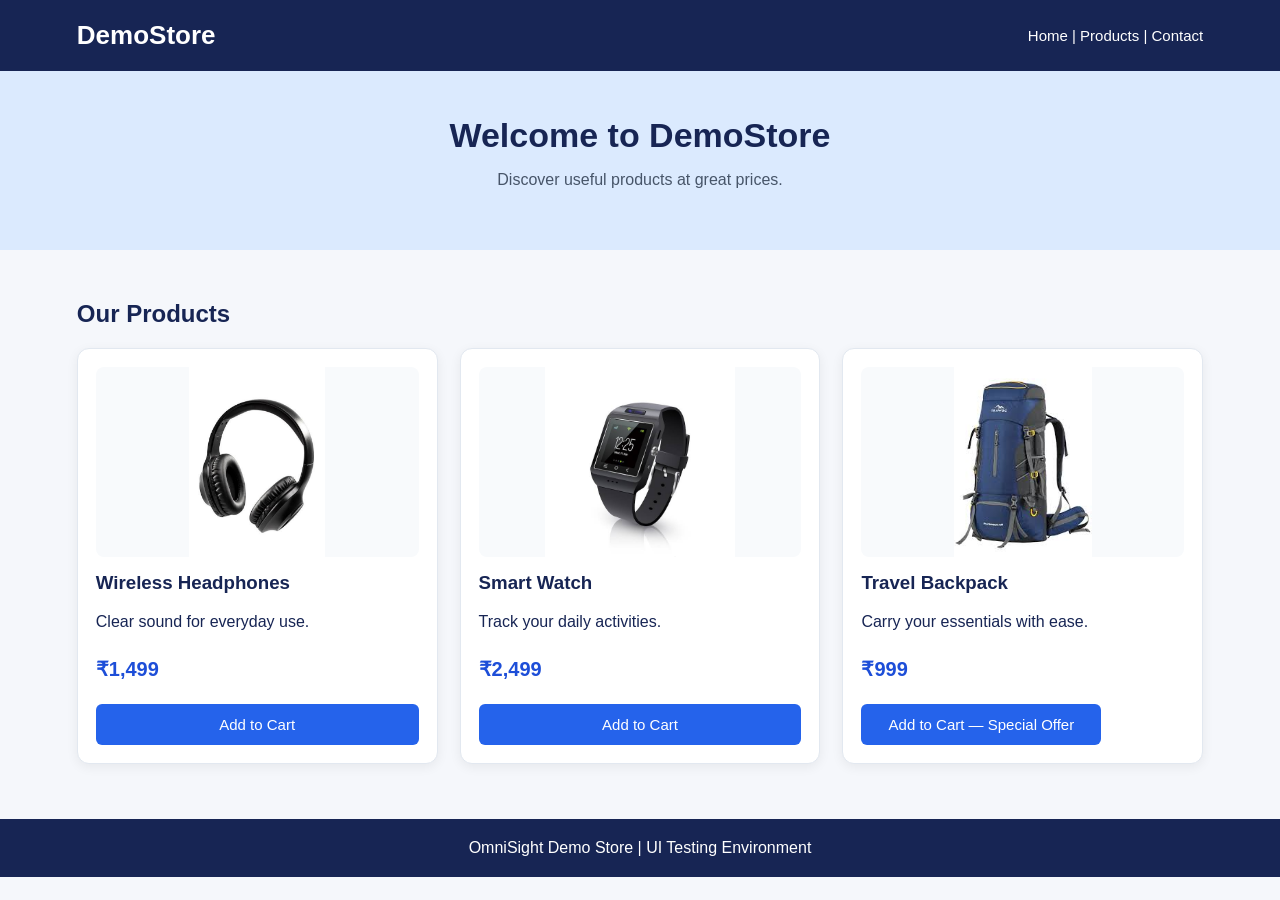
==== frontend/index.html @ ee768bfc "Add OmniSight demo store and browser tests" ====
<!DOCTYPE html>
<html lang="en">
<head>
    <meta charset="UTF-8">
    <meta name="viewport" content="width=device-width, initial-scale=1.0">
    <title>OmniSight Demo Store</title>

    <style>
        * {
            box-sizing: border-box;
        }

        body {
            margin: 0;
            font-family: Arial, sans-serif;
            background: #f5f7fb;
            color: #172554;
        }

        header {
            background: #172554;
            color: white;
            padding: 20px 6%;
            display: flex;
            justify-content: space-between;
            align-items: center;
            gap: 20px;
        }

        header h1 {
            margin: 0;
            font-size: 26px;
        }

        header span {
            font-size: 15px;
        }

        .hero {
            background: #dbeafe;
            padding: 45px 6%;
            text-align: center;
        }

        .hero h2 {
            font-size: 34px;
            margin: 0 0 12px;
        }

        .hero p {
            color: #475569;
        }

        .products {
            padding: 30px 6%;
        }

        .product-grid {
            display: grid;
            grid-template-columns: repeat(3, minmax(0, 1fr));
            gap: 22px;
            align-items: stretch;
        }

        .product-card {
            min-width: 0;
            background: white;
            padding: 18px;
            border: 1px solid #e2e8f0;
            border-radius: 12px;
            box-shadow: 0 3px 12px #00000010;
        }

        .product-image {
            width: 100%;
            height: 190px;
            display: block;
            object-fit: contain;
            background: #f8fafc;
            border-radius: 8px;
            margin-bottom: 15px;
        }

        .product-card h3 {
            margin: 0 0 10px;
        }

        .product-card p {
            line-height: 1.5;
        }

        .price {
            font-size: 20px;
            font-weight: bold;
            color: #1d4ed8;
        }

        button {
            width: 100%;
            border: none;
            background: #2563eb;
            color: white;
            padding: 12px;
            border-radius: 6px;
            cursor: pointer;
            font-size: 15px;
        }

        button:hover {
            background: #1d4ed8;
        }

        /* Intentional UI bug for OmniSight testing */
        .buggy-button {
            width: 240px;
            white-space: nowrap;
        }

        footer {
            margin-top: 25px;
            padding: 20px;
            text-align: center;
            background: #172554;
            color: white;
        }

        @media (max-width: 700px) {
            .product-grid {
                grid-template-columns: 1fr;
            }

            .hero h2 {
                font-size: 26px;
            }

            header {
                flex-direction: column;
            }
        }
    </style>
</head>

<body>
    <header>
        <h1>DemoStore</h1>
        <span>Home | Products | Contact</span>
    </header>

    <section class="hero">
        <h2>Welcome to DemoStore</h2>
        <p>Discover useful products at great prices.</p>
    </section>

    <main class="products">
        <h2>Our Products</h2>

        <div class="product-grid">

            <article class="product-card">
                <img
                    class="product-image"
                    src="images/headphones.jpeg"
                    alt="Wireless Headphones"
                >
                <h3>Wireless Headphones</h3>
                <p>Clear sound for everyday use.</p>
                <p class="price">₹1,499</p>
                <button>Add to Cart</button>
            </article>

            <article class="product-card">
                <img
                    class="product-image"
                    src="images/smartwatch.jpeg"
                    alt="Smart Watch"
                >
                <h3>Smart Watch</h3>
                <p>Track your daily activities.</p>
                <p class="price">₹2,499</p>
                <button>Add to Cart</button>
            </article>

            <article class="product-card">
                <img
                    class="product-image"
                    src="images/Travel_backpack.jpeg"
                    alt="Travel Backpack"
                >
                <h3>Travel Backpack</h3>
                <p>Carry your essentials with ease.</p>
                <p class="price">₹999</p>
                <button class="buggy-button">
                    Add to Cart — Special Offer
                </button>
            </article>

        </div>
    </main>

    <footer>
        OmniSight Demo Store | UI Testing Environment
    </footer>
</body>
</html>
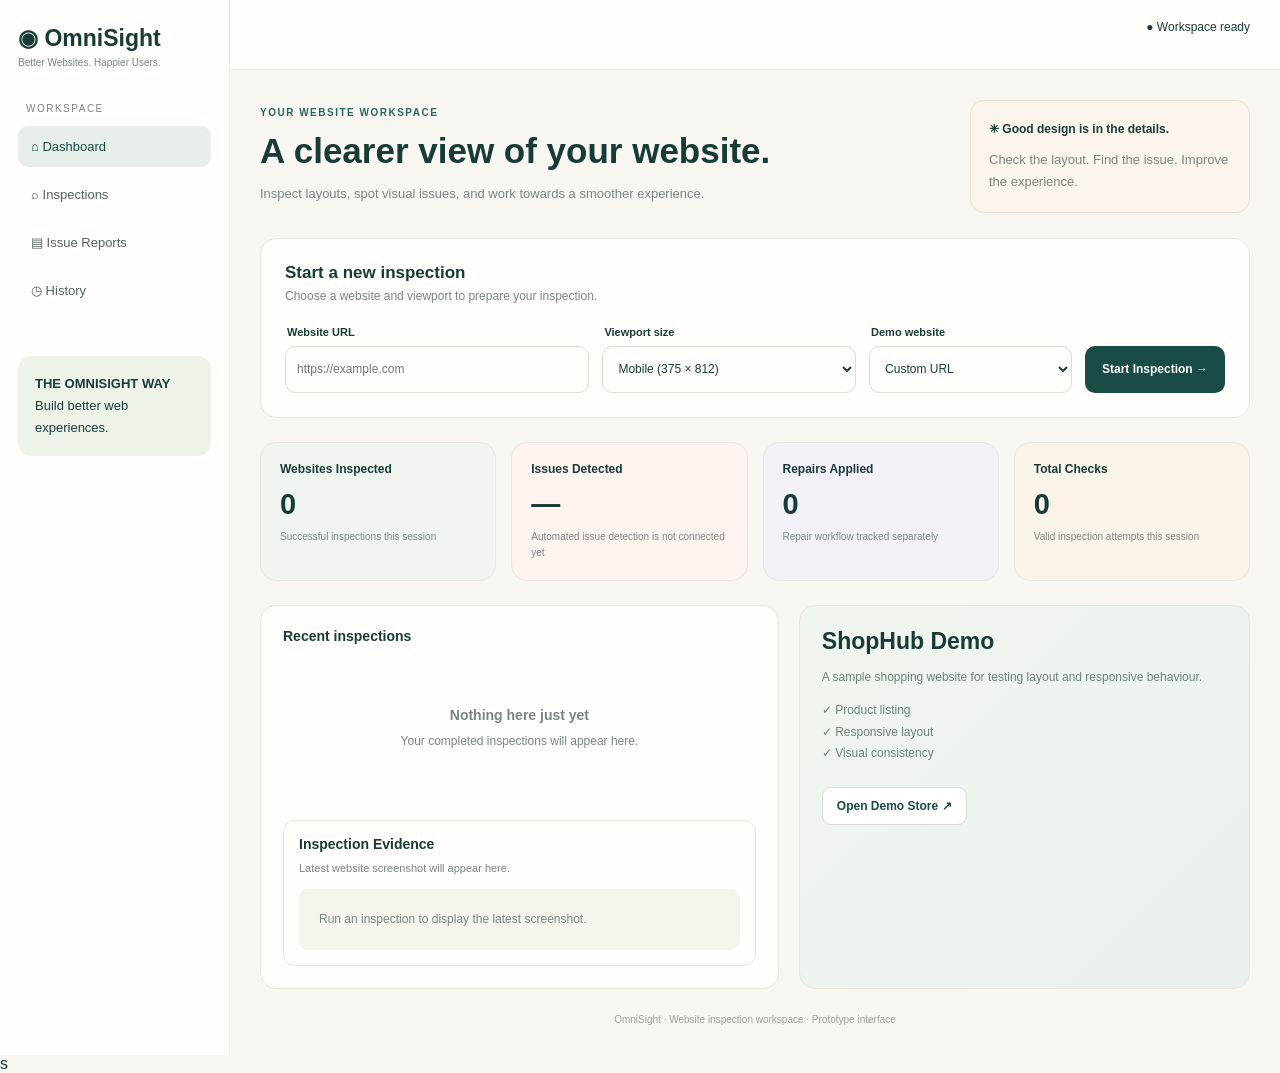
==== commit c3537de1: "Build OmniSight inspection dashboard and screenshot evidence" ====
--- a/frontend/index.html
+++ b/frontend/index.html
@@ -2,204 +2,905 @@
 <!DOCTYPE html>
 <html lang="en">
 <head>
-    <meta charset="UTF-8">
-    <meta name="viewport" content="width=device-width, initial-scale=1.0">
-    <title>OmniSight Demo Store</title>
-
-    <style>
-        * {
-            box-sizing: border-box;
-        }
-
-        body {
-            margin: 0;
-            font-family: Arial, sans-serif;
-            background: #f5f7fb;
-            color: #172554;
-        }
-
-        header {
-            background: #172554;
-            color: white;
-            padding: 20px 6%;
-            display: flex;
-            justify-content: space-between;
-            align-items: center;
-            gap: 20px;
-        }
-
-        header h1 {
-            margin: 0;
-            font-size: 26px;
-        }
-
-        header span {
-            font-size: 15px;
-        }
-
-        .hero {
-            background: #dbeafe;
-            padding: 45px 6%;
-            text-align: center;
-        }
-
-        .hero h2 {
-            font-size: 34px;
-            margin: 0 0 12px;
-        }
-
-        .hero p {
-            color: #475569;
-        }
-
-        .products {
-            padding: 30px 6%;
-        }
-
-        .product-grid {
-            display: grid;
-            grid-template-columns: repeat(3, minmax(0, 1fr));
-            gap: 22px;
-            align-items: stretch;
-        }
-
-        .product-card {
-            min-width: 0;
-            background: white;
-            padding: 18px;
-            border: 1px solid #e2e8f0;
-            border-radius: 12px;
-            box-shadow: 0 3px 12px #00000010;
-        }
-
-        .product-image {
-            width: 100%;
-            height: 190px;
-            display: block;
-            object-fit: contain;
-            background: #f8fafc;
-            border-radius: 8px;
-            margin-bottom: 15px;
-        }
-
-        .product-card h3 {
-            margin: 0 0 10px;
-        }
-
-        .product-card p {
-            line-height: 1.5;
-        }
-
-        .price {
-            font-size: 20px;
-            font-weight: bold;
-            color: #1d4ed8;
-        }
-
-        button {
-            width: 100%;
-            border: none;
-            background: #2563eb;
-            color: white;
-            padding: 12px;
-            border-radius: 6px;
-            cursor: pointer;
-            font-size: 15px;
-        }
-
-        button:hover {
-            background: #1d4ed8;
-        }
-
-        /* Intentional UI bug for OmniSight testing */
-        .buggy-button {
-            width: 240px;
-            white-space: nowrap;
-        }
-
-        footer {
-            margin-top: 25px;
-            padding: 20px;
-            text-align: center;
-            background: #172554;
-            color: white;
-        }
-
-        @media (max-width: 700px) {
-            .product-grid {
-                grid-template-columns: 1fr;
-            }
-
-            .hero h2 {
-                font-size: 26px;
-            }
-
-            header {
-                flex-direction: column;
+<meta charset="UTF-8">
+<meta name="viewport" content="width=device-width, initial-scale=1.0">
+<title>OmniSight | Website Inspection</title>
+
+<style>
+:root {
+    --ink: #173b37;
+    --green: #28665b;
+    --dark: #194c44;
+    --cream: #f8f6f0;
+    --white: #fffefa;
+    --muted: #788681;
+    --line: #e7e8df;
+    --red: #b85d51;
+}
+
+* {
+    box-sizing: border-box;
+    margin: 0;
+    padding: 0;
+}
+
+body {
+    background: var(--cream);
+    color: var(--ink);
+    font-family: Arial, sans-serif;
+    min-height: 100vh;
+}
+
+button, input, select {
+    font: inherit;
+}
+
+button {
+    cursor: pointer;
+}
+
+button:disabled {
+    opacity: .6;
+    cursor: wait;
+}
+
+.app {
+    display: flex;
+    min-height: 100vh;
+}
+
+.sidebar {
+    width: 230px;
+    flex-shrink: 0;
+    padding: 25px 18px;
+    background: var(--white);
+    border-right: 1px solid var(--line);
+}
+
+.brand {
+    font-size: 23px;
+    font-weight: 800;
+    margin-bottom: 35px;
+}
+
+.brand span {
+    display: block;
+    margin-top: 5px;
+    color: var(--muted);
+    font-size: 10px;
+    font-weight: 400;
+}
+
+.nav-label {
+    margin: 20px 8px 12px;
+    color: var(--muted);
+    font-size: 10px;
+    letter-spacing: 1.5px;
+}
+
+.nav a {
+    display: block;
+    padding: 13px;
+    margin-bottom: 7px;
+    border-radius: 10px;
+    color: #52655e;
+    text-decoration: none;
+    font-size: 13px;
+}
+
+.nav a:hover,
+.nav a.active {
+    background: #e7efe8;
+    color: var(--dark);
+}
+
+.sidebar-note {
+    margin-top: 45px;
+    padding: 17px;
+    background: #edf3e9;
+    border-radius: 14px;
+    font-size: 13px;
+    line-height: 1.7;
+}
+
+.main {
+    flex: 1;
+    min-width: 0;
+}
+
+.topbar {
+    min-height: 70px;
+    padding: 20px 30px;
+    background: var(--white);
+    border-bottom: 1px solid var(--line);
+    text-align: right;
+    font-size: 12px;
+}
+
+.content {
+    max-width: 1500px;
+    margin: auto;
+    padding: 30px;
+}
+
+.intro {
+    display: flex;
+    justify-content: space-between;
+    align-items: center;
+    gap: 20px;
+    margin-bottom: 25px;
+}
+
+.eyebrow {
+    color: var(--green);
+    font-size: 10px;
+    font-weight: 800;
+    letter-spacing: 1.5px;
+    margin-bottom: 10px;
+}
+
+h1 {
+    font-size: clamp(25px, 3vw, 35px);
+    line-height: 1.3;
+}
+
+.intro p {
+    margin-top: 10px;
+    color: var(--muted);
+    font-size: 13px;
+    line-height: 1.7;
+}
+
+.focus-note {
+    max-width: 280px;
+    padding: 18px;
+    border: 1px solid #ece2d1;
+    background: #fbf5eb;
+    border-radius: 14px;
+    font-size: 12px;
+    line-height: 1.7;
+}
+
+.inspection-panel,
+.card,
+.metric {
+    border: 1px solid var(--line);
+    border-radius: 16px;
+    background: var(--white);
+}
+
+.inspection-panel {
+    padding: 24px;
+    margin-bottom: 24px;
+}
+
+.panel-heading {
+    margin-bottom: 23px;
+}
+
+.panel-heading h2 {
+    font-size: 17px;
+}
+
+.panel-heading p {
+    margin-top: 6px;
+    color: var(--muted);
+    font-size: 12px;
+}
+
+.form-grid {
+    display: grid;
+    grid-template-columns: 1.2fr 1fr .8fr auto;
+    align-items: end;
+    gap: 13px;
+}
+
+.field label {
+    display: block;
+    margin: 0 0 8px 2px;
+    font-size: 11px;
+    font-weight: 700;
+}
+
+.field input,
+.field select {
+    width: 100%;
+    height: 47px;
+    padding: 0 11px;
+    border: 1px solid #dcded5;
+    border-radius: 10px;
+    background: var(--white);
+    color: var(--ink);
+    font-size: 12px;
+    min-width: 0;
+}
+
+.primary-btn {
+    min-height: 47px;
+    padding: 0 17px;
+    border: none;
+    border-radius: 10px;
+    background: var(--dark);
+    color: white;
+    font-size: 12px;
+    font-weight: 700;
+}
+
+.primary-btn:hover:not(:disabled) {
+    background: var(--green);
+}
+
+.notice {
+    display: none;
+    margin-top: 15px;
+    padding: 13px;
+    border-radius: 10px;
+    background: #eff6ed;
+    color: #285a48;
+    font-size: 12px;
+    line-height: 1.7;
+    overflow-wrap: anywhere;
+}
+
+.notice.show {
+    display: block;
+}
+
+.notice.error {
+    background: #fff0ed;
+    color: #994c40;
+}
+
+.metrics {
+    display: grid;
+    grid-template-columns: repeat(4, minmax(0, 1fr));
+    gap: 15px;
+    margin-bottom: 24px;
+}
+
+.metric {
+    padding: 19px;
+    min-width: 0;
+}
+
+.metric h3 {
+    font-size: 12px;
+    margin-bottom: 12px;
+}
+
+.metric-number {
+    font-size: 29px;
+    font-weight: 800;
+}
+
+.metric-foot {
+    margin-top: 8px;
+    color: var(--muted);
+    font-size: 10px;
+    line-height: 1.6;
+}
+
+.green { background: #f0f5ef; }
+.red { background: #fff3f0; }
+.purple { background: #f4f0f7; }
+.gold { background: #faf3e8; }
+
+.lower-grid {
+    display: grid;
+    grid-template-columns: 1.15fr 1fr;
+    gap: 20px;
+}
+
+.card {
+    padding: 22px;
+    min-width: 0;
+}
+
+.card-top {
+    margin-bottom: 16px;
+}
+
+.card-top h2 {
+    font-size: 14px;
+}
+
+/* Corrected empty state and history CSS */
+.empty-state {
+    min-height: 140px;
+    display: flex;
+    flex-direction: column;
+    justify-content: center;
+    align-items: center;
+    text-align: center;
+    color: var(--muted);
+    font-size: 12px;
+    gap: 9px;
+}
+
+.empty-state h3 {
+    font-size: 14px;
+}
+
+.empty-state p {
+    line-height: 1.6;
+}
+
+.empty-state[hidden],
+.history-list[hidden],
+.screenshot-placeholder[hidden],
+#inspectionScreenshot[hidden] {
+    display: none !important;
+}
+
+.history-list {
+    display: grid;
+    gap: 10px;
+}
+
+.history-item {
+    padding: 13px;
+    border: 1px solid var(--line);
+    border-radius: 10px;
+    overflow-wrap: anywhere;
+}
+
+.history-item strong {
+    font-size: 12px;
+}
+
+.history-meta {
+    margin-top: 7px;
+    color: var(--muted);
+    font-size: 10px;
+    line-height: 1.6;
+}
+
+.status-pill {
+    display: inline-block;
+    margin-top: 8px;
+    padding: 5px 9px;
+    border-radius: 20px;
+    background: #e5f1e6;
+    color: #28634a;
+    font-size: 10px;
+}
+
+.result-card {
+    margin-top: 20px;
+    padding: 15px;
+    border: 1px solid var(--line);
+    border-radius: 12px;
+    background: var(--white);
+}
+
+.result-card h3 {
+    font-size: 14px;
+}
+
+.result-card p {
+    margin: 8px 0 12px;
+    color: var(--muted);
+    font-size: 11px;
+    line-height: 1.6;
+    overflow-wrap: anywhere;
+}
+
+#inspectionScreenshot {
+    display: block;
+    width: 100%;
+    height: auto;
+    max-height: 650px;
+    object-fit: contain;
+    object-position: top;
+    border: 1px solid var(--line);
+    border-radius: 9px;
+}
+
+.screenshot-placeholder {
+    padding: 20px;
+    border-radius: 9px;
+    background: #f5f4ed;
+    color: var(--muted);
+    font-size: 12px;
+    line-height: 1.7;
+    overflow-wrap: anywhere;
+}
+
+.store-card {
+    background: linear-gradient(135deg, #f0f5ee, #eaf1ed);
+}
+
+.store-card h2 {
+    font-size: 23px;
+}
+
+.store-card p {
+    margin: 12px 0;
+    color: #6e8177;
+    font-size: 12px;
+    line-height: 1.8;
+}
+
+.store-card a {
+    display: inline-block;
+    margin-top: 10px;
+    padding: 11px 14px;
+    border: 1px solid #d4dfd4;
+    border-radius: 9px;
+    background: white;
+    color: var(--dark);
+    text-decoration: none;
+    font-size: 12px;
+    font-weight: 700;
+}
+
+.footer {
+    padding: 25px 0 0;
+    color: #98a198;
+    text-align: center;
+    font-size: 10px;
+}
+
+@media (max-width: 1100px) {
+    .form-grid {
+        grid-template-columns: 1fr 1fr;
+    }
+
+    .metrics {
+        grid-template-columns: repeat(2, minmax(0, 1fr));
+    }
+
+    .lower-grid {
+        grid-template-columns: 1fr;
+    }
+}
+
+@media (max-width: 650px) {
+    .app {
+        display: block;
+    }
+
+    .sidebar {
+        width: 100%;
+        padding: 17px;
+    }
+
+    .brand {
+        margin-bottom: 15px;
+    }
+
+    .sidebar-note {
+        display: none;
+    }
+
+    .nav {
+        display: flex;
+        gap: 5px;
+        overflow-x: auto;
+    }
+
+    .nav a {
+        white-space: nowrap;
+        padding: 10px;
+    }
+
+    .topbar {
+        padding: 18px;
+    }
+
+    .content {
+        padding: 20px 14px;
+    }
+
+    .intro {
+        display: block;
+    }
+
+    .focus-note {
+        margin-top: 15px;
+        max-width: none;
+    }
+
+    .form-grid {
+        grid-template-columns: 1fr;
+    }
+
+    .primary-btn {
+        width: 100%;
+    }
+
+    .inspection-panel,
+    .card {
+        padding: 17px;
+    }
+
+    .metrics {
+        gap: 9px;
+    }
+
+    .metric {
+        padding: 12px;
+    }
+
+    .metric-number {
+        font-size: 24px;
+    }
+}
+</style>
+</head>
+
+<body>
+<div class="app">
+
+    <aside class="sidebar">
+        <div class="brand">
+            ◉ OmniSight
+            <span>Better Websites. Happier Users.</span>
+        </div>
+
+        <div class="nav-label">WORKSPACE</div>
+
+        <nav class="nav">
+            <a class="active" href="#dashboard">⌂ Dashboard</a>
+            <a href="#inspection">⌕ Inspections</a>
+            <a href="#reports">▤ Issue Reports</a>
+            <a href="#history">◷ History</a>
+        </nav>
+
+        <div class="sidebar-note">
+            <strong>THE OMNISIGHT WAY</strong>
+            <p>Build better web experiences.</p>
+        </div>
+    </aside>
+
+    <main class="main" id="dashboard">
+        <header class="topbar">
+            ● Workspace ready
+        </header>
+
+        <div class="content">
+
+            <section class="intro">
+                <div>
+                    <div class="eyebrow">YOUR WEBSITE WORKSPACE</div>
+                    <h1>A clearer view of your website.</h1>
+                    <p>Inspect layouts, spot visual issues, and work towards a smoother experience.</p>
+                </div>
+
+                <div class="focus-note">
+                    <strong>✳ Good design is in the details.</strong>
+                    <p>Check the layout. Find the issue. Improve the experience.</p>
+                </div>
+            </section>
+
+            <section class="inspection-panel" id="inspection">
+                <div class="panel-heading">
+                    <h2>Start a new inspection</h2>
+                    <p>Choose a website and viewport to prepare your inspection.</p>
+                </div>
+
+                <form id="inspectionForm">
+                    <div class="form-grid">
+
+                        <div class="field">
+                            <label for="websiteUrl">Website URL</label>
+                            <input
+                                id="websiteUrl"
+                                type="url"
+                                placeholder="https://example.com"
+                                required
+                            >
+                        </div>
+
+                        <div class="field">
+                            <label for="viewport">Viewport size</label>
+                            <select id="viewport">
+                                <option value="1366x768">Desktop (1366 × 768)</option>
+                                <option value="768x1024">Tablet (768 × 1024)</option>
+                                <option value="375x812" selected>Mobile (375 × 812)</option>
+                            </select>
+                        </div>
+
+                        <div class="field">
+                            <label for="demoSite">Demo website</label>
+                            <select id="demoSite">
+                                <option value="custom">Custom URL</option>
+                                <option value="shophub">ShopHub</option>
+                            </select>
+                        </div>
+
+                        <button class="primary-btn" type="submit">
+                            Start Inspection →
+                        </button>
+
+                    </div>
+                </form>
+
+                <div class="notice" id="notice" role="status" aria-live="polite"></div>
+            </section>
+
+            <section class="metrics">
+                <article class="metric green">
+                    <h3>Websites Inspected</h3>
+                    <div class="metric-number" id="websitesCount">0</div>
+                    <div class="metric-foot">Successful inspections this session</div>
+                </article>
+
+                <article class="metric red" id="reports">
+                    <h3>Issues Detected</h3>
+                    <div class="metric-number" id="issuesCount">—</div>
+                    <div class="metric-foot">Automated issue detection is not connected yet</div>
+                </article>
+
+                <article class="metric purple">
+                    <h3>Repairs Applied</h3>
+                    <div class="metric-number" id="repairsCount">0</div>
+                    <div class="metric-foot">Repair workflow tracked separately</div>
+                </article>
+
+                <article class="metric gold" id="history">
+                    <h3>Total Checks</h3>
+                    <div class="metric-number" id="checksCount">0</div>
+                    <div class="metric-foot">Valid inspection attempts this session</div>
+                </article>
+            </section>
+
+            <section class="lower-grid">
+                <article class="card">
+                    <div class="card-top">
+                        <h2>Recent inspections</h2>
+                    </div>
+
+                    <div class="empty-state" id="emptyHistory">
+                        <h3>Nothing here just yet</h3>
+                        <p>Your completed inspections will appear here.</p>
+                    </div>
+
+                    <div class="history-list" id="historyList" hidden></div>
+
+                    <div class="result-card">
+                        <h3>Inspection Evidence</h3>
+                        <p id="screenshotCaption">Latest website screenshot will appear here.</p>
+
+                        <div class="screenshot-placeholder" id="screenshotPlaceholder">
+                            Run an inspection to display the latest screenshot.
+                        </div>
+
+                        <img
+                            id="inspectionScreenshot"
+                            alt="Latest website inspection screenshot"
+                            hidden
+                        >
+                    </div>
+                </article>
+
+                <article class="card store-card">
+                    <h2>ShopHub Demo</h2>
+                    <p>A sample shopping website for testing layout and responsive behaviour.</p>
+                    <p>✓ Product listing<br>✓ Responsive layout<br>✓ Visual consistency</p>
+                    <a href="index.html" target="_blank" rel="noopener">
+                        Open Demo Store ↗
+                    </a>
+                </article>
+            </section>
+
+            <footer class="footer">
+                OmniSight · Website inspection workspace · Prototype interface
+            </footer>
+
+        </div>
+    </main>
+</div>
+
+<script>
+'use strict';
+
+const API_BASE = 'http://127.0.0.1:8000';
+
+const form = document.getElementById('inspectionForm');
+const urlInput = document.getElementById('websiteUrl');
+const viewportInput = document.getElementById('viewport');
+const demoSiteInput = document.getElementById('demoSite');
+const notice = document.getElementById('notice');
+const submitButton = form.querySelector('button[type="submit"]');
+
+const websitesCount = document.getElementById('websitesCount');
+const checksCount = document.getElementById('checksCount');
+const emptyHistory = document.getElementById('emptyHistory');
+const historyList = document.getElementById('historyList');
+
+const screenshot = document.getElementById('inspectionScreenshot');
+const screenshotCaption = document.getElementById('screenshotCaption');
+const screenshotPlaceholder =
+    document.getElementById('screenshotPlaceholder');
+
+let successfulInspections = 0;
+let attempts = 0;
+
+function showNotice(message, isError = false) {
+    notice.className = isError ? 'notice show error' : 'notice show';
+    notice.textContent = message;
+}
+
+function addHistoryItem(titleText, url, viewportText) {
+    const item = document.createElement('div');
+    item.className = 'history-item';
+
+    const title = document.createElement('strong');
+    title.textContent = titleText || 'Website inspected';
+
+    const meta = document.createElement('p');
+    meta.className = 'history-meta';
+    meta.textContent = `${url || ''} · ${viewportText}`;
+
+    const status = document.createElement('span');
+    status.className = 'status-pill';
+    status.textContent = 'Success';
+
+    item.append(title, meta, status);
+    historyList.prepend(item);
+
+    emptyHistory.hidden = true;
+    historyList.hidden = false;
+}
+
+function updateScreenshot(data, fallbackUrl) {
+    const screenshotPath =
+        data.screenshot_url ||
+        data.screenshotUrl ||
+        data.screenshot;
+
+    let imageUrl = API_BASE + '/screenshots/inspection.png';
+
+    if (typeof screenshotPath === 'string' && screenshotPath.trim()) {
+        if (/^https?:\/\//i.test(screenshotPath)) {
+            imageUrl = screenshotPath;
+        } else {
+            const normalizedPath = screenshotPath.replace(/\\/g, '/');
+            const marker = '/screenshots/';
+            const index = normalizedPath.toLowerCase().lastIndexOf(marker);
+
+            if (index !== -1) {
+                const filename = normalizedPath.slice(index + marker.length);
+                imageUrl = API_BASE + '/screenshots/' +
+                    filename.split('/').map(encodeURIComponent).join('/');
             }
         }
-    </style>
-</head>
-
-<body>
-    <header>
-        <h1>DemoStore</h1>
-        <span>Home | Products | Contact</span>
-    </header>
-
-    <section class="hero">
-        <h2>Welcome to DemoStore</h2>
-        <p>Discover useful products at great prices.</p>
-    </section>
-
-    <main class="products">
-        <h2>Our Products</h2>
-
-        <div class="product-grid">
-
-            <article class="product-card">
-                <img
-                    class="product-image"
-                    src="images/headphones.jpeg"
-                    alt="Wireless Headphones"
-                >
-                <h3>Wireless Headphones</h3>
-                <p>Clear sound for everyday use.</p>
-                <p class="price">₹1,499</p>
-                <button>Add to Cart</button>
-            </article>
-
-            <article class="product-card">
-                <img
-                    class="product-image"
-                    src="images/smartwatch.jpeg"
-                    alt="Smart Watch"
-                >
-                <h3>Smart Watch</h3>
-                <p>Track your daily activities.</p>
-                <p class="price">₹2,499</p>
-                <button>Add to Cart</button>
-            </article>
-
-            <article class="product-card">
-                <img
-                    class="product-image"
-                    src="images/Travel_backpack.jpeg"
-                    alt="Travel Backpack"
-                >
-                <h3>Travel Backpack</h3>
-                <p>Carry your essentials with ease.</p>
-                <p class="price">₹999</p>
-                <button class="buggy-button">
-                    Add to Cart — Special Offer
-                </button>
-            </article>
-
-        </div>
-    </main>
-
-    <footer>
-        OmniSight Demo Store | UI Testing Environment
-    </footer>
+    }
+
+    // Add a cache-busting parameter.
+    imageUrl += (imageUrl.includes('?') ? '&' : '?') + 't=' + Date.now();
+
+    screenshot.hidden = true;
+    screenshotPlaceholder.hidden = false;
+    screenshotPlaceholder.textContent = 'Loading latest screenshot...';
+
+    screenshot.onload = function () {
+        screenshot.hidden = false;
+        screenshotPlaceholder.hidden = true;
+    };
+
+    screenshot.onerror = function () {
+        screenshot.hidden = true;
+        screenshotPlaceholder.hidden = false;
+        screenshotPlaceholder.textContent =
+            'Screenshot could not load. Check the backend screenshot endpoint.';
+    };
+
+    screenshotCaption.textContent =
+        'Latest screenshot for: ' +
+        (data.title || data.url || fallbackUrl);
+
+    screenshot.src = imageUrl;
+}
+
+form.addEventListener('submit', async function (event) {
+    event.preventDefault();
+
+    console.log('OmniSight: Inspection form submitted.');
+
+    const url = urlInput.value.trim();
+    const selectedViewport = viewportInput.value;
+    const selectedOption = viewportInput.options[viewportInput.selectedIndex];
+    const viewportText = selectedOption
+        ? selectedOption.text
+        : selectedViewport;
+
+    let parsedUrl;
+
+    try {
+        parsedUrl = new URL(url);
+
+        if (!['http:', 'https:'].includes(parsedUrl.protocol)) {
+            throw new Error('Unsupported URL protocol.');
+        }
+    } catch {
+        showNotice('Please enter a valid URL, such as https://example.com', true);
+        return;
+    }
+
+    attempts++;
+    checksCount.textContent = attempts;
+
+    submitButton.disabled = true;
+    submitButton.textContent = 'Inspecting...';
+    showNotice('Connecting to OmniSight backend...');
+
+    try {
+        const response = await fetch(API_BASE + '/inspect-browser', {
+            method: 'POST',
+            headers: {
+                'Content-Type': 'application/json'
+            },
+            body: JSON.stringify({
+                url: parsedUrl.href,
+                viewport: selectedViewport
+            })
+        });
+
+        let data;
+
+        try {
+            data = await response.json();
+        } catch {
+            throw new Error('Backend returned an invalid response. Check FastAPI logs.');
+        }
+
+        if (!response.ok || data.status !== 'success') {
+            const detail = data.detail || data.message || 'Inspection failed.';
+            throw new Error(
+                typeof detail === 'string' ? detail : JSON.stringify(detail)
+            );
+        }
+
+        successfulInspections++;
+        websitesCount.textContent = successfulInspections;
+
+        addHistoryItem(
+            data.title || parsedUrl.href,
+            data.url || parsedUrl.href,
+            viewportText
+        );
+
+        updateScreenshot(data, parsedUrl.href);
+
+        showNotice(
+            'Inspection successful! Website: ' +
+            (data.title || parsedUrl.href) +
+            ' | Viewport: ' + viewportText
+        );
+
+        console.log('OmniSight inspection result:', data);
+
+    } catch (error) {
+        console.error('OmniSight inspection error:', error);
+
+        let message = error.message || 'An unexpected error occurred.';
+
+        if (error instanceof TypeError) {
+            message =
+                'Cannot connect to the backend. Check that FastAPI is running at ' +
+                API_BASE +
+                '. Browser console may contain a CORS or network error.';
+        }
+
+        showNotice('Inspection failed: ' + message, true);
+
+    } finally {
+        submitButton.disabled = false;
+        submitButton.textContent = 'Start Inspection →';
+    }
+});
+
+demoSiteInput.addEventListener('change', function () {
+    if (demoSiteInput.value === 'shophub') {
+        urlInput.value = new URL('index.html', window.location.href).href;
+    }
+});
+
+console.log('OmniSight dashboard JavaScript loaded.');
+</script>
+
 </body>
 </html>
+s
